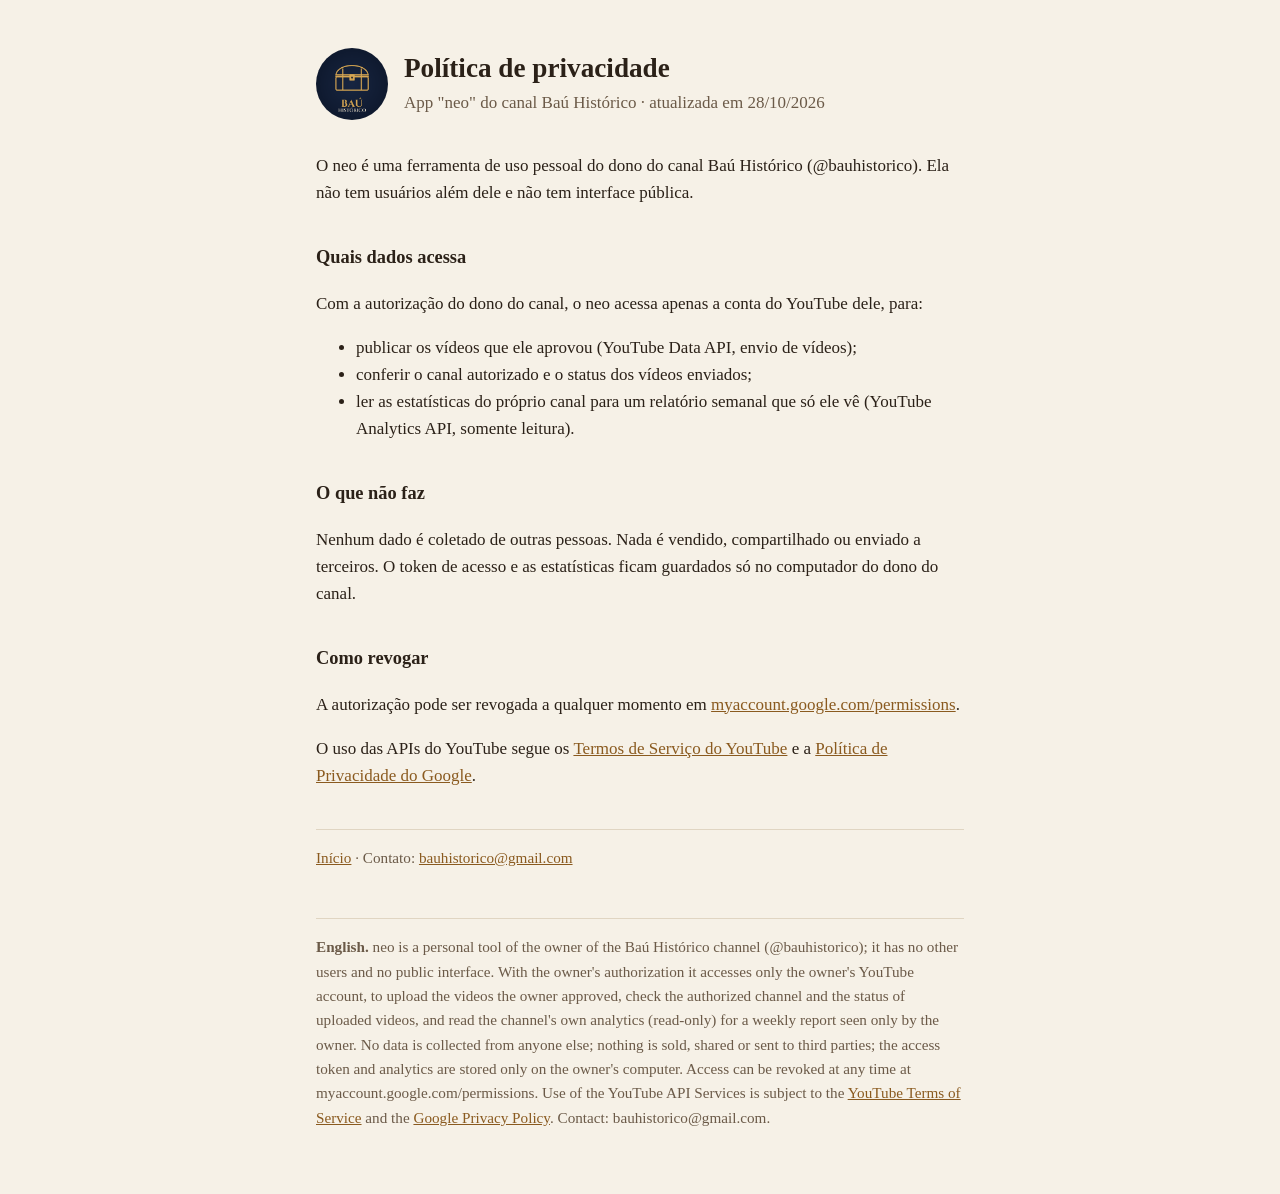
==== privacidade.html @ c068f8a1 "Página do Baú Histórico e política de privacidade do app neo Co-Authored-By: Claude Opus 5.5 <norepl" ====
<!doctype html>
<html lang="pt-BR">
<head>
<meta charset="utf-8">
<meta name="viewport" content="width=device-width, initial-scale=1">
<title>Política de privacidade</title>
<link rel="stylesheet" href="style.css">
</head>
<body>
<main>
  <header>
    <img src="logo.png" alt="Logotipo do Baú Histórico">
    <div>
      <h1>Política de privacidade</h1>
      <p class="sub">App "neo" do canal Baú Histórico · atualizada em 28/10/2026</p>
    </div>
  </header>

  <p>O neo é uma ferramenta de uso pessoal do dono do canal Baú Histórico (@bauhistorico). Ela não tem usuários além dele e não tem interface pública.</p>

  <h2>Quais dados acessa</h2>
  <p>Com a autorização do dono do canal, o neo acessa apenas a conta do YouTube dele, para:</p>
  <ul>
    <li>publicar os vídeos que ele aprovou (YouTube Data API, envio de vídeos);</li>
    <li>conferir o canal autorizado e o status dos vídeos enviados;</li>
    <li>ler as estatísticas do próprio canal para um relatório semanal que só ele vê (YouTube Analytics API, somente leitura).</li>
  </ul>

  <h2>O que não faz</h2>
  <p>Nenhum dado é coletado de outras pessoas. Nada é vendido, compartilhado ou enviado a terceiros. O token de acesso e as estatísticas ficam guardados só no computador do dono do canal.</p>

  <h2>Como revogar</h2>
  <p>A autorização pode ser revogada a qualquer momento em <a href="https://myaccount.google.com/permissions">myaccount.google.com/permissions</a>.</p>

  <p>O uso das APIs do YouTube segue os <a href="https://www.youtube.com/t/terms">Termos de Serviço do YouTube</a> e a <a href="https://policies.google.com/privacy">Política de Privacidade do Google</a>.</p>

  <nav>
    <a href="index.html">Início</a> · Contato: <a href="mailto:bauhistorico@gmail.com">bauhistorico@gmail.com</a>
  </nav>

  <div class="en" id="en" lang="en">
    <strong>English.</strong> neo is a personal tool of the owner of the Baú Histórico channel (@bauhistorico); it has no other users and no public interface. With the owner's authorization it accesses only the owner's YouTube account, to upload the videos the owner approved, check the authorized channel and the status of uploaded videos, and read the channel's own analytics (read-only) for a weekly report seen only by the owner. No data is collected from anyone else; nothing is sold, shared or sent to third parties; the access token and analytics are stored only on the owner's computer. Access can be revoked at any time at myaccount.google.com/permissions. Use of the YouTube API Services is subject to the <a href="https://www.youtube.com/t/terms">YouTube Terms of Service</a> and the <a href="https://policies.google.com/privacy">Google Privacy Policy</a>. Contact: bauhistorico@gmail.com.
  </div>
</main>
</body>
</html>
---- style.css ----
:root {
  --fundo: #f6f1e7;
  --texto: #2b2118;
  --suave: #6b5a48;
  --destaque: #8a5a1f;
  --linha: #e0d5c2;
}
@media (prefers-color-scheme: dark) {
  :root {
    --fundo: #1b1611;
    --texto: #efe6d6;
    --suave: #b9a88f;
    --destaque: #d9a45b;
    --linha: #3a3026;
  }
}
* { box-sizing: border-box; }
body {
  margin: 0;
  background: var(--fundo);
  color: var(--texto);
  font: 17px/1.6 Georgia, "Times New Roman", serif;
}
main { max-width: 680px; margin: 0 auto; padding: 48px 16px 64px; }
header { display: flex; align-items: center; gap: 16px; margin-bottom: 32px; }
header img { width: 72px; height: 72px; border-radius: 50%; }
h1 { font-size: 1.7rem; margin: 0; line-height: 1.2; }
h2 { font-size: 1.15rem; margin: 2em 0 0.5em; }
p.sub { margin: 4px 0 0; color: var(--suave); }
a { color: var(--destaque); }
nav { margin-top: 40px; padding-top: 16px; border-top: 1px solid var(--linha); color: var(--suave); font-size: 0.95rem; }
.en { margin-top: 48px; padding-top: 16px; border-top: 1px solid var(--linha); color: var(--suave); font-size: 0.95rem; }
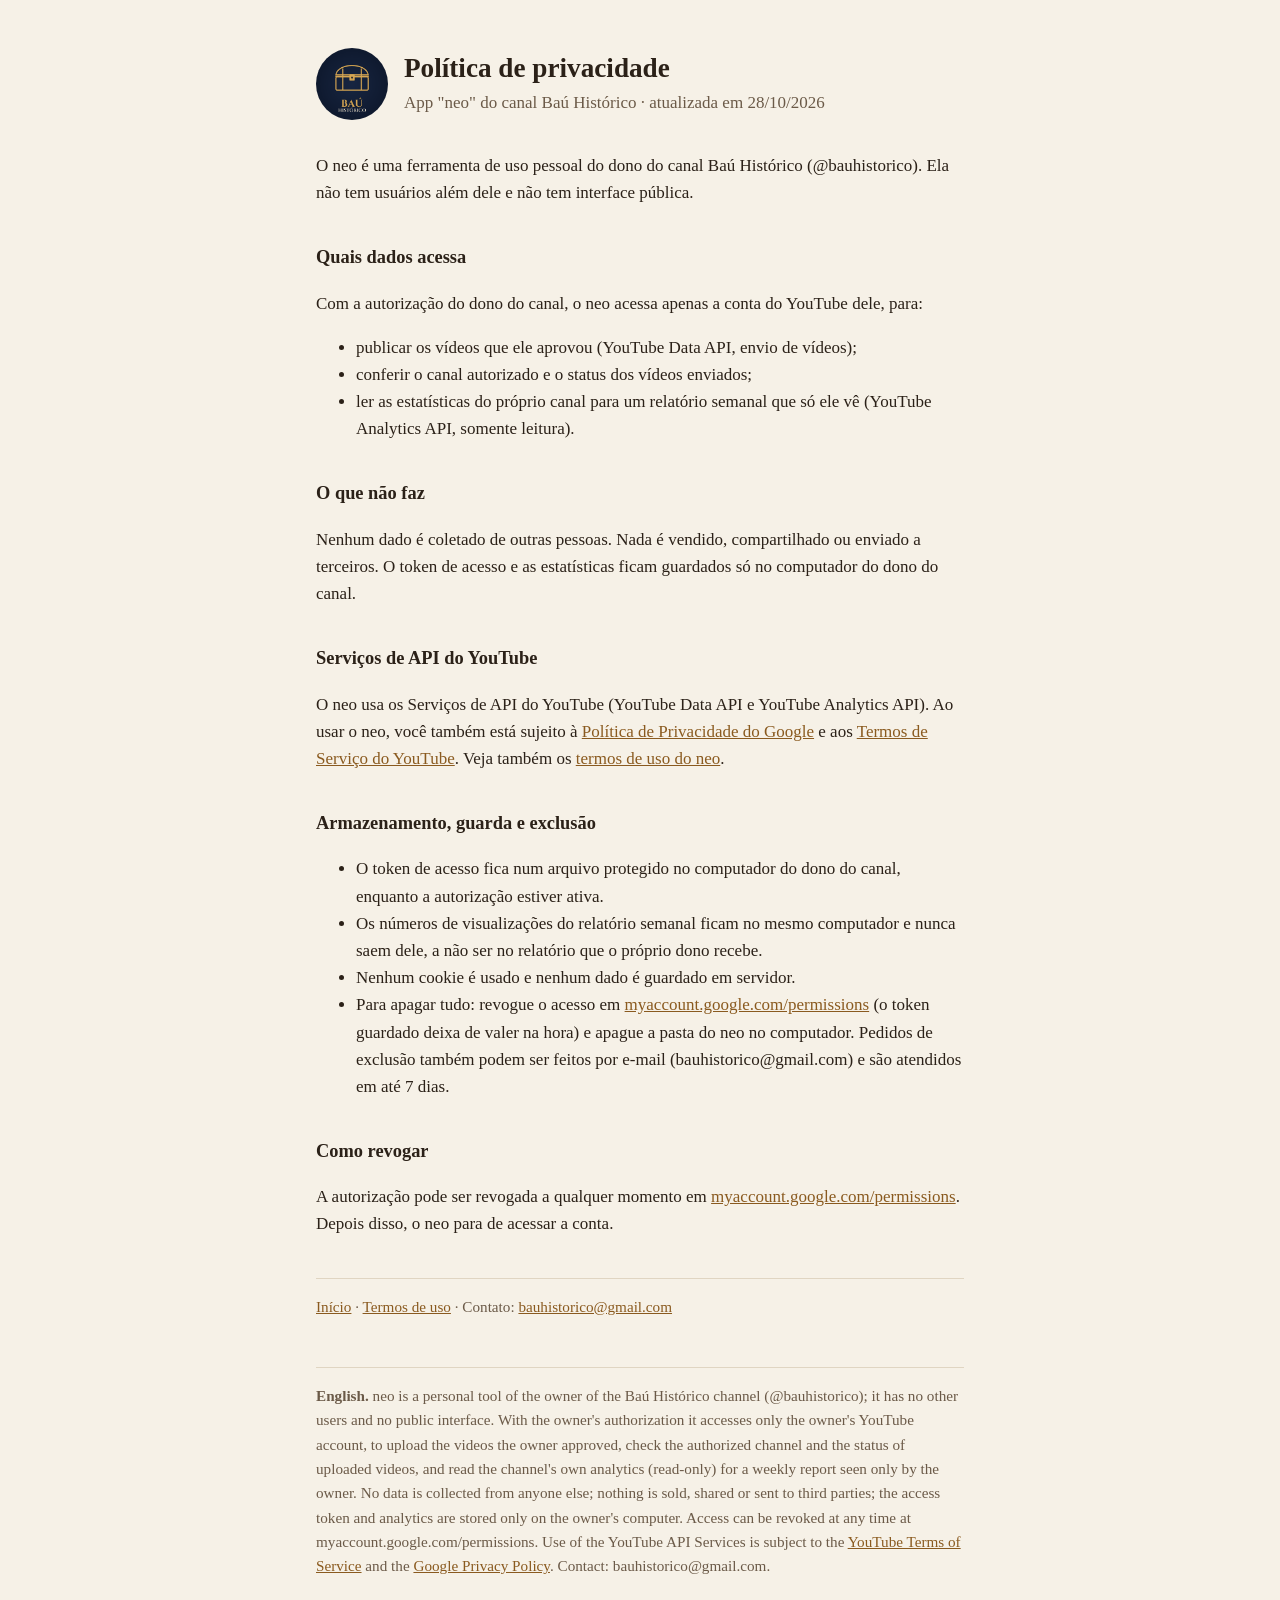
==== commit 8c56a28e: "Termos de uso, seção da API do YouTube e exclusão de dados na privacidade Co-Authored-By: Claude Opu" ====
--- a/privacidade.html
+++ b/privacidade.html
@@ -29,13 +29,22 @@
   <h2>O que não faz</h2>
   <p>Nenhum dado é coletado de outras pessoas. Nada é vendido, compartilhado ou enviado a terceiros. O token de acesso e as estatísticas ficam guardados só no computador do dono do canal.</p>
 
+  <h2>Serviços de API do YouTube</h2>
+  <p>O neo usa os Serviços de API do YouTube (YouTube Data API e YouTube Analytics API). Ao usar o neo, você também está sujeito à <a href="https://policies.google.com/privacy">Política de Privacidade do Google</a> e aos <a href="https://www.youtube.com/t/terms">Termos de Serviço do YouTube</a>. Veja também os <a href="termos.html">termos de uso do neo</a>.</p>
+
+  <h2>Armazenamento, guarda e exclusão</h2>
+  <ul>
+    <li>O token de acesso fica num arquivo protegido no computador do dono do canal, enquanto a autorização estiver ativa.</li>
+    <li>Os números de visualizações do relatório semanal ficam no mesmo computador e nunca saem dele, a não ser no relatório que o próprio dono recebe.</li>
+    <li>Nenhum cookie é usado e nenhum dado é guardado em servidor.</li>
+    <li>Para apagar tudo: revogue o acesso em <a href="https://myaccount.google.com/permissions">myaccount.google.com/permissions</a> (o token guardado deixa de valer na hora) e apague a pasta do neo no computador. Pedidos de exclusão também podem ser feitos por e-mail (bauhistorico@gmail.com) e são atendidos em até 7 dias.</li>
+  </ul>
+
   <h2>Como revogar</h2>
-  <p>A autorização pode ser revogada a qualquer momento em <a href="https://myaccount.google.com/permissions">myaccount.google.com/permissions</a>.</p>
-
-  <p>O uso das APIs do YouTube segue os <a href="https://www.youtube.com/t/terms">Termos de Serviço do YouTube</a> e a <a href="https://policies.google.com/privacy">Política de Privacidade do Google</a>.</p>
+  <p>A autorização pode ser revogada a qualquer momento em <a href="https://myaccount.google.com/permissions">myaccount.google.com/permissions</a>. Depois disso, o neo para de acessar a conta.</p>
 
   <nav>
-    <a href="index.html">Início</a> · Contato: <a href="mailto:bauhistorico@gmail.com">bauhistorico@gmail.com</a>
+    <a href="index.html">Início</a> · <a href="termos.html">Termos de uso</a> · Contato: <a href="mailto:bauhistorico@gmail.com">bauhistorico@gmail.com</a>
   </nav>
 
   <div class="en" id="en" lang="en">
--- a/style.css
+++ b/style.css
@@ -30,3 +30,4 @@
 a { color: var(--destaque); }
 nav { margin-top: 40px; padding-top: 16px; border-top: 1px solid var(--linha); color: var(--suave); font-size: 0.95rem; }
 .en { margin-top: 48px; padding-top: 16px; border-top: 1px solid var(--linha); color: var(--suave); font-size: 0.95rem; }
+.yt a { display: inline-flex; align-items: center; gap: 8px; font-weight: 700; }
